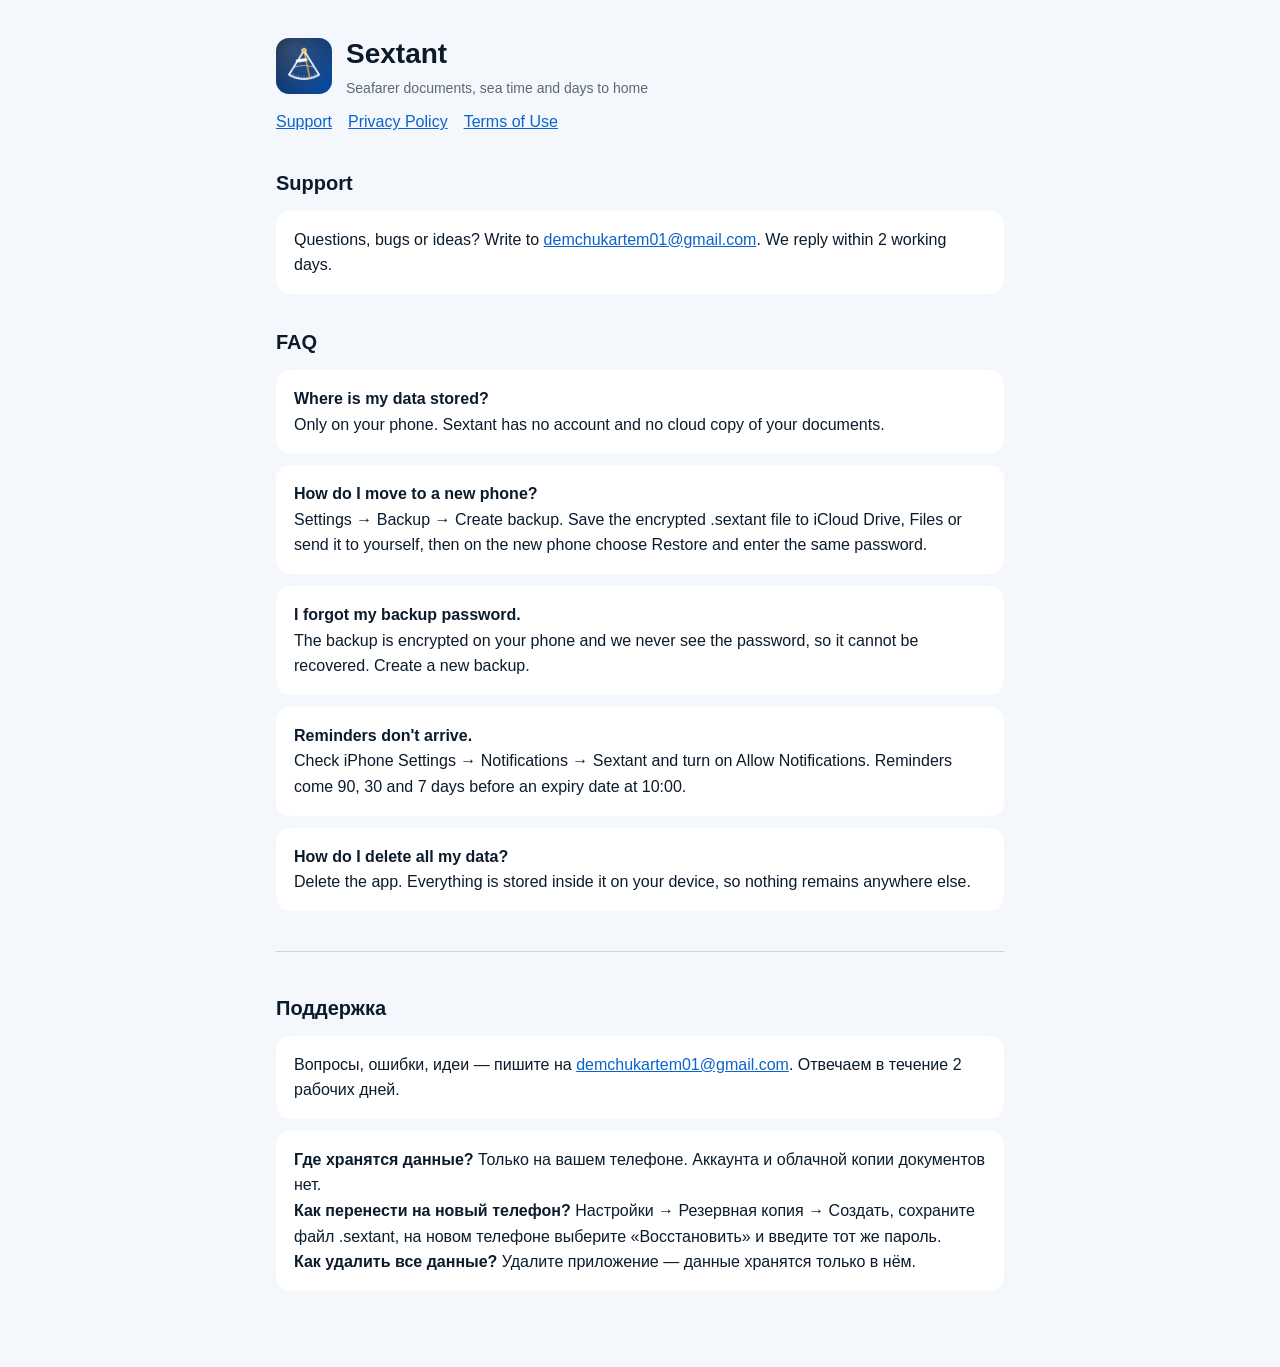
==== index.html @ 637e3809 "Add support, privacy policy and terms pages Co-Authored-By: Claude Opus 5.5 <noreply@anthropic.com> " ====
<!doctype html><html lang="en"><head><meta charset="utf-8"><meta name="viewport" content="width=device-width,initial-scale=1"><link rel="stylesheet" href="style.css"><link rel="icon" href="icon.png"><title>Sextant Support</title></head><body><main><header><img src="icon.png" alt=""><div><h1>Sextant</h1><div class="mut">Seafarer documents, sea time and days to home</div></div></header><nav><a href="index.html">Support</a><a href="privacy.html">Privacy Policy</a><a href="terms.html">Terms of Use</a></nav>
<h2>Support</h2>
<div class="card">Questions, bugs or ideas? Write to <a href="mailto:demchukartem01@gmail.com">demchukartem01@gmail.com</a>. We reply within 2 working days.</div>
<h2>FAQ</h2>
<div class="card"><b>Where is my data stored?</b><br>Only on your phone. Sextant has no account and no cloud copy of your documents.</div>
<div class="card"><b>How do I move to a new phone?</b><br>Settings → Backup → Create backup. Save the encrypted .sextant file to iCloud Drive, Files or send it to yourself, then on the new phone choose Restore and enter the same password.</div>
<div class="card"><b>I forgot my backup password.</b><br>The backup is encrypted on your phone and we never see the password, so it cannot be recovered. Create a new backup.</div>
<div class="card"><b>Reminders don't arrive.</b><br>Check iPhone Settings → Notifications → Sextant and turn on Allow Notifications. Reminders come 90, 30 and 7 days before an expiry date at 10:00.</div>
<div class="card"><b>How do I delete all my data?</b><br>Delete the app. Everything is stored inside it on your device, so nothing remains anywhere else.</div>
<div class="lang"><h2>Поддержка</h2><div class="card">Вопросы, ошибки, идеи — пишите на <a href="mailto:demchukartem01@gmail.com">demchukartem01@gmail.com</a>. Отвечаем в течение 2 рабочих дней.</div>
<div class="card"><b>Где хранятся данные?</b> Только на вашем телефоне. Аккаунта и облачной копии документов нет.<br><b>Как перенести на новый телефон?</b> Настройки → Резервная копия → Создать, сохраните файл .sextant, на новом телефоне выберите «Восстановить» и введите тот же пароль.<br><b>Как удалить все данные?</b> Удалите приложение — данные хранятся только в нём.</div></div>
</main></body></html>
---- style.css ----
:root{--bg:#F4F7FB;--fg:#0B1B2B;--mut:#5A6878;--acc:#0B63CE;--card:#fff}
@media (prefers-color-scheme:dark){:root{--bg:#071D42;--fg:#EAF1FB;--mut:#A9B8CC;--acc:#7DB4FF;--card:#0E2A57}}
*{box-sizing:border-box}body{margin:0;background:var(--bg);color:var(--fg);font:16px/1.6 -apple-system,"Segoe UI",Roboto,sans-serif}
main{max-width:760px;margin:0 auto;padding:32px 16px 64px}
header{display:flex;gap:14px;align-items:center;margin-bottom:8px}header img{width:56px;height:56px;border-radius:13px}
h1{font-size:28px;margin:0}h2{font-size:20px;margin:32px 0 8px}a{color:var(--acc)}
.mut{color:var(--mut);font-size:14px}nav{display:flex;gap:16px;flex-wrap:wrap;margin:10px 0 24px}
.card{background:var(--card);border-radius:14px;padding:16px 18px;margin:12px 0}
.lang{border-top:1px solid rgba(127,127,127,.3);margin-top:40px;padding-top:8px}
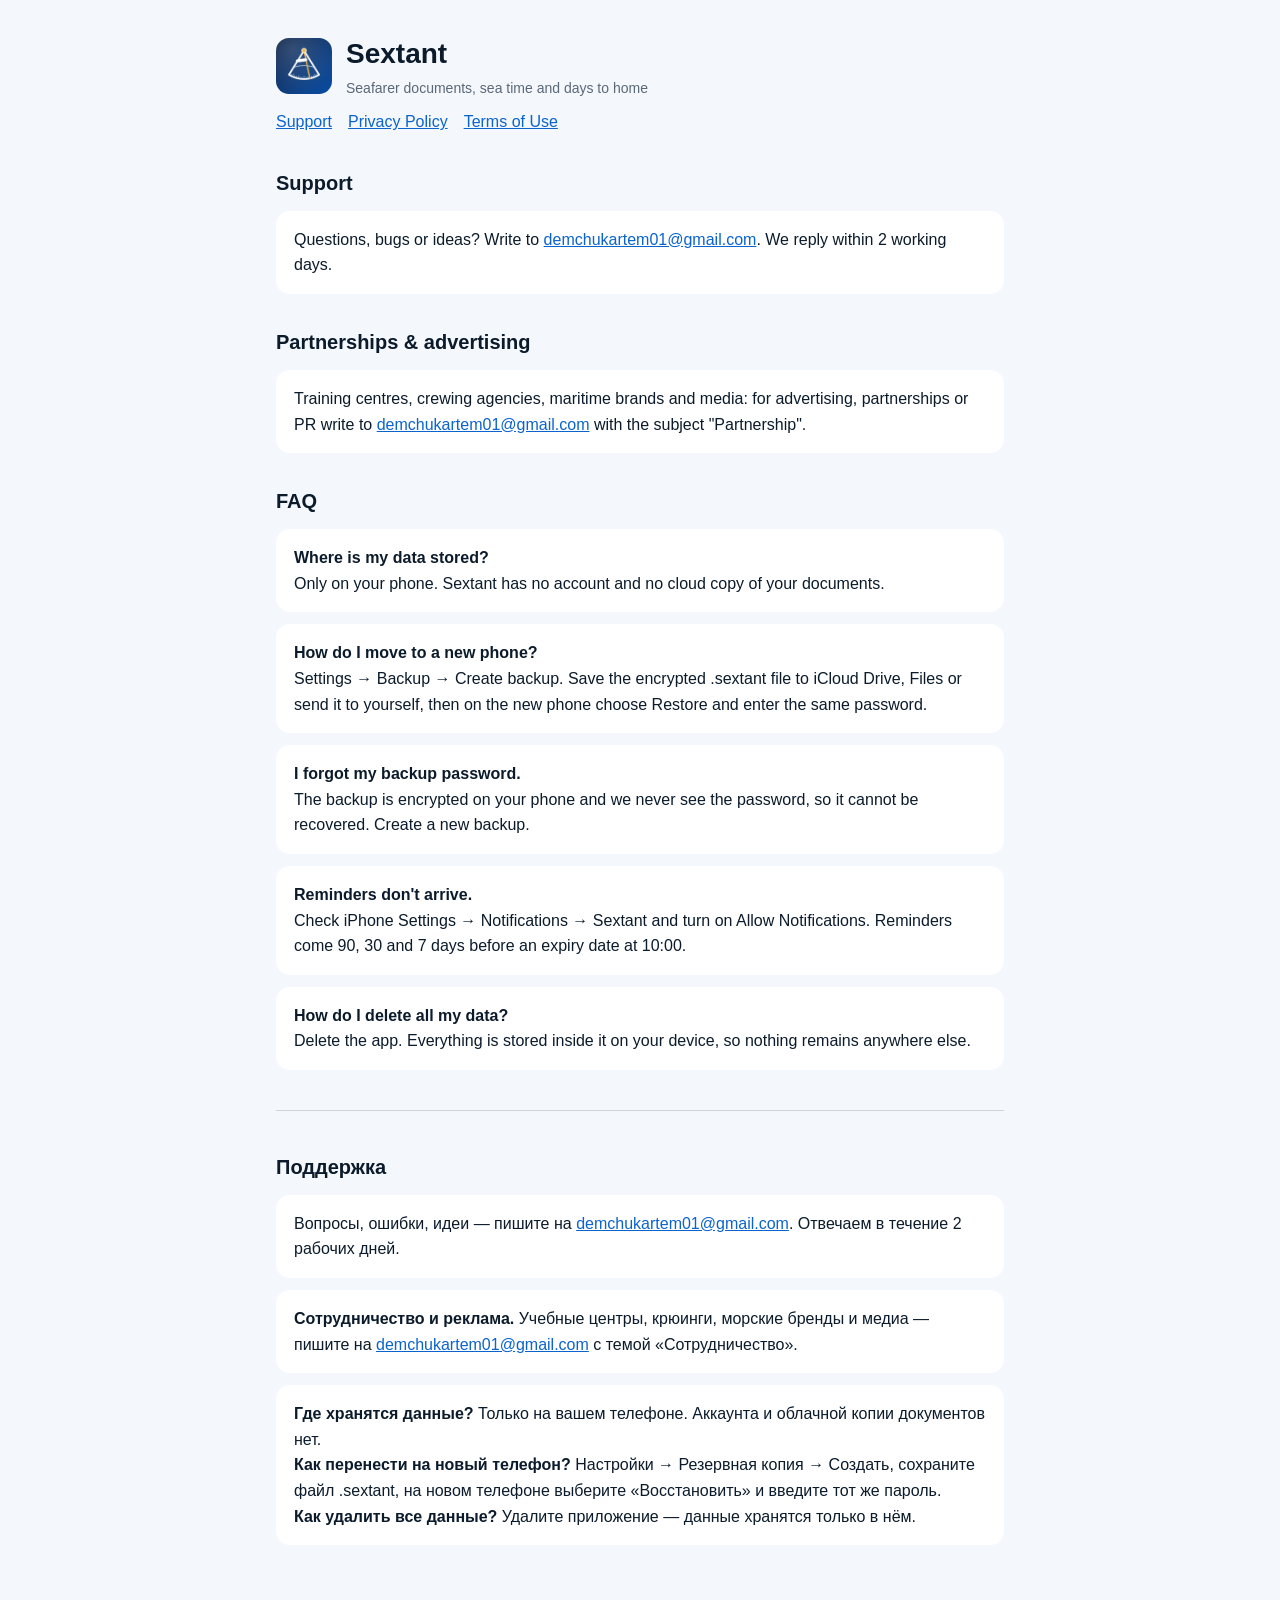
==== commit b7a5db93: "Add partnerships & advertising contact Co-Authored-By: Claude Opus 5.5 <noreply@anthropic.com> Claud" ====
--- a/index.html
+++ b/index.html
@@ -1,6 +1,8 @@
 <!doctype html><html lang="en"><head><meta charset="utf-8"><meta name="viewport" content="width=device-width,initial-scale=1"><link rel="stylesheet" href="style.css"><link rel="icon" href="icon.png"><title>Sextant Support</title></head><body><main><header><img src="icon.png" alt=""><div><h1>Sextant</h1><div class="mut">Seafarer documents, sea time and days to home</div></div></header><nav><a href="index.html">Support</a><a href="privacy.html">Privacy Policy</a><a href="terms.html">Terms of Use</a></nav>
 <h2>Support</h2>
 <div class="card">Questions, bugs or ideas? Write to <a href="mailto:demchukartem01@gmail.com">demchukartem01@gmail.com</a>. We reply within 2 working days.</div>
+<h2>Partnerships &amp; advertising</h2>
+<div class="card">Training centres, crewing agencies, maritime brands and media: for advertising, partnerships or PR write to <a href="mailto:demchukartem01@gmail.com?subject=Sextant%20%E2%80%94%20partnership">demchukartem01@gmail.com</a> with the subject "Partnership".</div>
 <h2>FAQ</h2>
 <div class="card"><b>Where is my data stored?</b><br>Only on your phone. Sextant has no account and no cloud copy of your documents.</div>
 <div class="card"><b>How do I move to a new phone?</b><br>Settings → Backup → Create backup. Save the encrypted .sextant file to iCloud Drive, Files or send it to yourself, then on the new phone choose Restore and enter the same password.</div>
@@ -8,5 +10,6 @@
 <div class="card"><b>Reminders don't arrive.</b><br>Check iPhone Settings → Notifications → Sextant and turn on Allow Notifications. Reminders come 90, 30 and 7 days before an expiry date at 10:00.</div>
 <div class="card"><b>How do I delete all my data?</b><br>Delete the app. Everything is stored inside it on your device, so nothing remains anywhere else.</div>
 <div class="lang"><h2>Поддержка</h2><div class="card">Вопросы, ошибки, идеи — пишите на <a href="mailto:demchukartem01@gmail.com">demchukartem01@gmail.com</a>. Отвечаем в течение 2 рабочих дней.</div>
+<div class="card"><b>Сотрудничество и реклама.</b> Учебные центры, крюинги, морские бренды и медиа — пишите на <a href="mailto:demchukartem01@gmail.com?subject=Sextant%20%E2%80%94%20%D1%81%D0%BE%D1%82%D1%80%D1%83%D0%B4%D0%BD%D0%B8%D1%87%D0%B5%D1%81%D1%82%D0%B2%D0%BE">demchukartem01@gmail.com</a> с темой «Сотрудничество».</div>
 <div class="card"><b>Где хранятся данные?</b> Только на вашем телефоне. Аккаунта и облачной копии документов нет.<br><b>Как перенести на новый телефон?</b> Настройки → Резервная копия → Создать, сохраните файл .sextant, на новом телефоне выберите «Восстановить» и введите тот же пароль.<br><b>Как удалить все данные?</b> Удалите приложение — данные хранятся только в нём.</div></div>
 </main></body></html>
